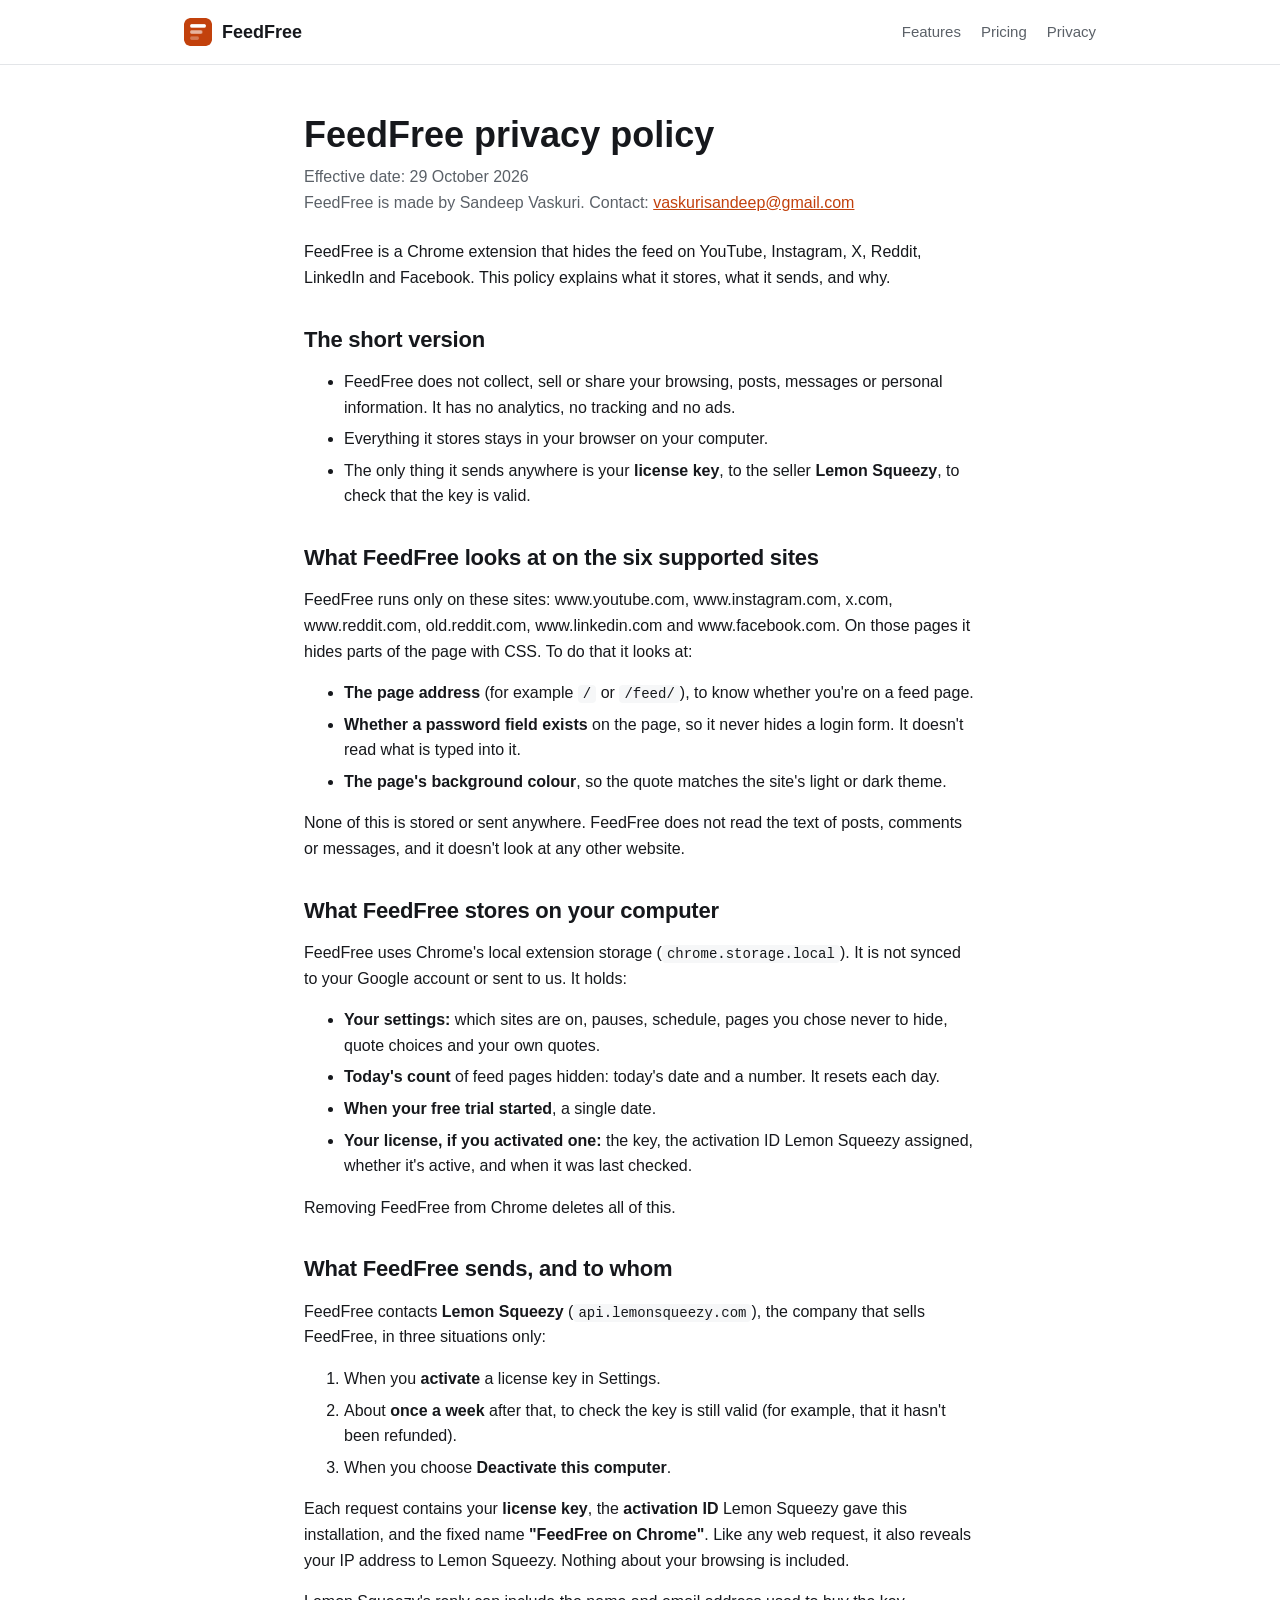
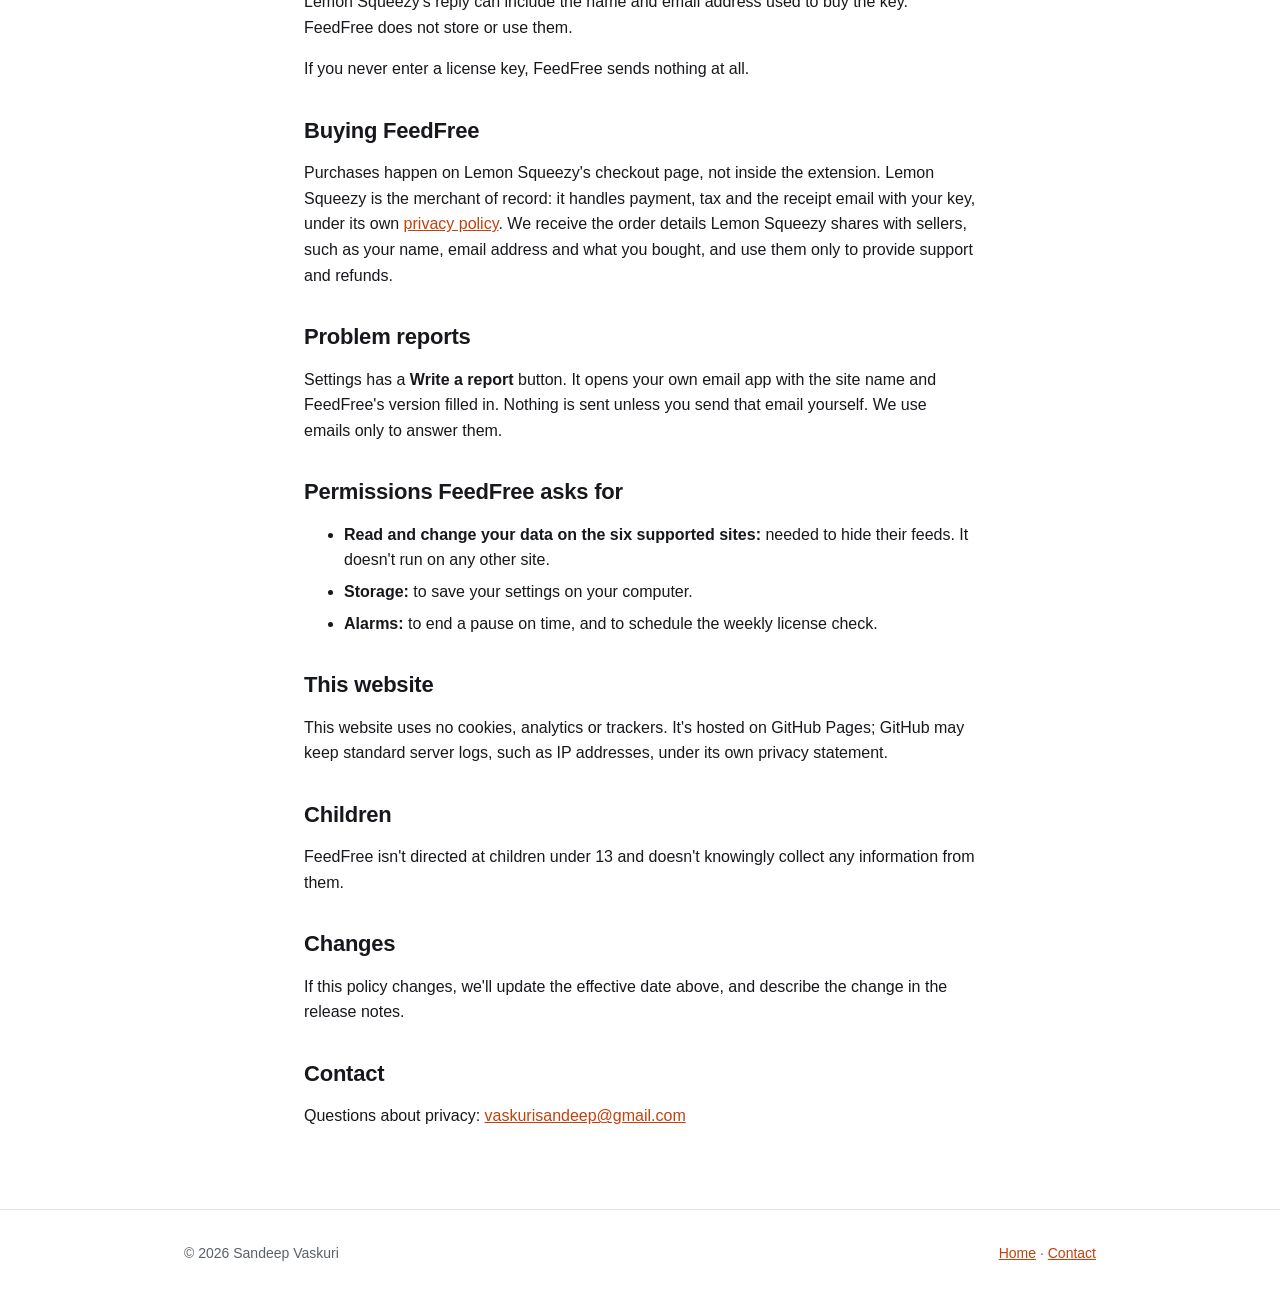
==== privacy.html @ b5e84b36 "FeedFree website: landing page and privacy policy Co-Authored-By: Claude Opus 5.5 <noreply@anthropic" ====
<!doctype html>
<!-- Published copy of docs/privacy-policy.md. Keep the two in step. -->
<html lang="en">
  <head>
    <meta charset="utf-8" />
    <meta name="viewport" content="width=device-width, initial-scale=1" />
    <title>Privacy policy · FeedFree</title>
    <meta name="description" content="What the FeedFree Chrome extension stores, what it sends, and why." />
    <link rel="icon" href="icon32.png" />
    <link rel="stylesheet" href="style.css" />
  </head>
  <body>
    <header class="top">
      <div class="wrap">
        <a class="brand" href="./"><img src="icon32.png" width="28" height="28" alt="" />FeedFree</a>
        <nav aria-label="Main">
          <a href="./#features">Features</a>
          <a href="./#pricing">Pricing</a>
          <a href="privacy.html" aria-current="page">Privacy</a>
        </nav>
      </div>
    </header>

    <main class="wrap doc">
      <h1>FeedFree privacy policy</h1>
      <p class="meta">
        Effective date: 29 October 2026<br />
        FeedFree is made by Sandeep Vaskuri. Contact: <a href="mailto:vaskurisandeep@gmail.com">vaskurisandeep@gmail.com</a>
      </p>

      <p>
        FeedFree is a Chrome extension that hides the feed on YouTube, Instagram, X, Reddit, LinkedIn and Facebook. This policy explains
        what it stores, what it sends, and why.
      </p>

      <h2>The short version</h2>
      <ul>
        <li>
          FeedFree does not collect, sell or share your browsing, posts, messages or personal information. It has no analytics, no tracking
          and no ads.
        </li>
        <li>Everything it stores stays in your browser on your computer.</li>
        <li>
          The only thing it sends anywhere is your <strong>license key</strong>, to the seller <strong>Lemon Squeezy</strong>, to check that
          the key is valid.
        </li>
      </ul>

      <h2>What FeedFree looks at on the six supported sites</h2>
      <p>
        FeedFree runs only on these sites: www.youtube.com, www.instagram.com, x.com, www.reddit.com, old.reddit.com, www.linkedin.com and
        www.facebook.com. On those pages it hides parts of the page with CSS. To do that it looks at:
      </p>
      <ul>
        <li>
          <strong>The page address</strong> (for example <code>/</code> or <code>/feed/</code>), to know whether you're on a feed page.
        </li>
        <li>
          <strong>Whether a password field exists</strong> on the page, so it never hides a login form. It doesn't read what is typed into
          it.
        </li>
        <li><strong>The page's background colour</strong>, so the quote matches the site's light or dark theme.</li>
      </ul>
      <p>
        None of this is stored or sent anywhere. FeedFree does not read the text of posts, comments or messages, and it doesn't look at any
        other website.
      </p>

      <h2>What FeedFree stores on your computer</h2>
      <p>
        FeedFree uses Chrome's local extension storage (<code>chrome.storage.local</code>). It is not synced to your Google account or sent
        to us. It holds:
      </p>
      <ul>
        <li>
          <strong>Your settings:</strong> which sites are on, pauses, schedule, pages you chose never to hide, quote choices and your own
          quotes.
        </li>
        <li><strong>Today's count</strong> of feed pages hidden: today's date and a number. It resets each day.</li>
        <li><strong>When your free trial started</strong>, a single date.</li>
        <li>
          <strong>Your license, if you activated one:</strong> the key, the activation ID Lemon Squeezy assigned, whether it's active, and
          when it was last checked.
        </li>
      </ul>
      <p>Removing FeedFree from Chrome deletes all of this.</p>

      <h2>What FeedFree sends, and to whom</h2>
      <p>
        FeedFree contacts <strong>Lemon Squeezy</strong> (<code>api.lemonsqueezy.com</code>), the company that sells FeedFree, in three
        situations only:
      </p>
      <ol>
        <li>When you <strong>activate</strong> a license key in Settings.</li>
        <li>About <strong>once a week</strong> after that, to check the key is still valid (for example, that it hasn't been refunded).</li>
        <li>When you choose <strong>Deactivate this computer</strong>.</li>
      </ol>
      <p>
        Each request contains your <strong>license key</strong>, the <strong>activation ID</strong> Lemon Squeezy gave this installation,
        and the fixed name <strong>"FeedFree on Chrome"</strong>. Like any web request, it also reveals your IP address to Lemon Squeezy.
        Nothing about your browsing is included.
      </p>
      <p>Lemon Squeezy's reply can include the name and email address used to buy the key. FeedFree does not store or use them.</p>
      <p>If you never enter a license key, FeedFree sends nothing at all.</p>

      <h2>Buying FeedFree</h2>
      <p>
        Purchases happen on Lemon Squeezy's checkout page, not inside the extension. Lemon Squeezy is the merchant of record: it handles
        payment, tax and the receipt email with your key, under its own <a href="https://www.lemonsqueezy.com/privacy">privacy policy</a>.
        We receive the order details Lemon Squeezy shares with sellers, such as your name, email address and what you bought, and use them
        only to provide support and refunds.
      </p>

      <h2>Problem reports</h2>
      <p>
        Settings has a <strong>Write a report</strong> button. It opens your own email app with the site name and FeedFree's version filled
        in. Nothing is sent unless you send that email yourself. We use emails only to answer them.
      </p>

      <h2>Permissions FeedFree asks for</h2>
      <ul>
        <li>
          <strong>Read and change your data on the six supported sites:</strong> needed to hide their feeds. It doesn't run on any other
          site.
        </li>
        <li><strong>Storage:</strong> to save your settings on your computer.</li>
        <li><strong>Alarms:</strong> to end a pause on time, and to schedule the weekly license check.</li>
      </ul>

      <h2>This website</h2>
      <p>
        This website uses no cookies, analytics or trackers. It's hosted on GitHub Pages; GitHub may keep standard server logs, such as IP
        addresses, under its own privacy statement.
      </p>

      <h2>Children</h2>
      <p>FeedFree isn't directed at children under 13 and doesn't knowingly collect any information from them.</p>

      <h2>Changes</h2>
      <p>If this policy changes, we'll update the effective date above, and describe the change in the release notes.</p>

      <h2>Contact</h2>
      <p>Questions about privacy: <a href="mailto:vaskurisandeep@gmail.com">vaskurisandeep@gmail.com</a></p>
    </main>

    <footer>
      <div class="wrap">
        <p>© 2026 Sandeep Vaskuri</p>
        <p><a href="./">Home</a> · <a href="mailto:vaskurisandeep@gmail.com">Contact</a></p>
      </div>
    </footer>
  </body>
</html>
---- style.css ----
/* FeedFree website. Same colours as the extension (shared/theme.css). */
:root {
  color-scheme: light dark;
  --bg: #ffffff;
  --surface: #f6f7f8;
  --fg: #16181c;
  --muted: #5b6168;
  --line: #e3e5e8;
  --accent: #c2410c;
  --accent-fg: #ffffff;
  --font: -apple-system, BlinkMacSystemFont, "Segoe UI", Roboto, sans-serif;
}
@media (prefers-color-scheme: dark) {
  :root {
    --bg: #1b1d21;
    --surface: #23262b;
    --fg: #eceef0;
    --muted: #a7adb4;
    --line: #33363c;
    --accent: #fb923c;
    --accent-fg: #1b1d21;
  }
}

* {
  box-sizing: border-box;
}
html {
  scroll-behavior: smooth;
}
body {
  margin: 0;
  background: var(--bg);
  color: var(--fg);
  font: 16px/1.6 var(--font);
}
a {
  color: var(--accent);
}
:focus-visible {
  outline: 2px solid var(--accent);
  outline-offset: 3px;
}
.wrap {
  max-width: 960px;
  margin: 0 auto;
  padding: 0 24px;
}

/* Header */
.top {
  border-bottom: 1px solid var(--line);
}
.top .wrap {
  display: flex;
  align-items: center;
  justify-content: space-between;
  gap: 16px;
  height: 64px;
}
.brand {
  display: flex;
  align-items: center;
  gap: 10px;
  color: inherit;
  text-decoration: none;
  font-weight: 700;
  font-size: 18px;
}
.brand img {
  border-radius: 6px;
}
.top nav {
  display: flex;
  gap: 20px;
  font-size: 15px;
}
.top nav a {
  color: var(--muted);
  text-decoration: none;
}
.top nav a:hover {
  color: var(--fg);
}

/* Hero */
.hero {
  text-align: center;
  padding: 72px 0 40px;
}
.hero h1 {
  font-size: clamp(36px, 6vw, 56px);
  line-height: 1.1;
  margin: 0 0 16px;
  letter-spacing: -0.02em;
}
.lede {
  max-width: 620px;
  margin: 0 auto;
  font-size: 19px;
  color: var(--muted);
}
.cta {
  display: flex;
  gap: 12px;
  justify-content: center;
  flex-wrap: wrap;
  margin-top: 28px;
}
.button {
  display: inline-block;
  padding: 12px 22px;
  border-radius: 10px;
  border: 1px solid var(--line);
  color: inherit;
  text-decoration: none;
  font-weight: 600;
}
.button.primary {
  background: var(--accent);
  border-color: var(--accent);
  color: var(--accent-fg);
}
.button.soon {
  background: var(--surface);
  color: var(--muted);
  cursor: default;
}
.note {
  margin-top: 12px;
  font-size: 14px;
  color: var(--muted);
}

/* Before / after */
.compare {
  display: grid;
  grid-template-columns: 1fr 1fr;
  gap: 24px;
  margin: 24px 0 8px;
}
figure {
  margin: 0;
}
figcaption {
  margin-top: 10px;
  color: var(--muted);
  font-size: 15px;
}
figcaption strong {
  color: var(--fg);
}
.mock {
  border: 1px solid var(--line);
  border-radius: 14px;
  background: var(--surface);
  overflow: hidden;
  aspect-ratio: 4 / 3;
  display: flex;
  flex-direction: column;
}
.mock-bar {
  display: flex;
  align-items: center;
  gap: 10px;
  padding: 12px 14px;
  border-bottom: 1px solid var(--line);
}
.mock-bar .dot {
  width: 20px;
  height: 20px;
  border-radius: 50%;
  background: var(--line);
}
.mock-bar .search {
  flex: 1;
  max-width: 55%;
  height: 20px;
  border-radius: 999px;
  border: 1px solid var(--line);
  background: var(--bg);
}
.mock-grid {
  flex: 1;
  display: grid;
  grid-template-columns: repeat(3, 1fr);
  gap: 12px;
  padding: 14px;
}
.mock-grid span {
  border-radius: 8px;
  background: linear-gradient(
    var(--line) 0 62%,
    transparent 62% 70%,
    var(--line) 70% 78%,
    transparent 78% 86%,
    var(--line) 86% 92%,
    transparent 92%
  );
}
.mock-quote {
  flex: 1;
  display: flex;
  flex-direction: column;
  align-items: center;
  justify-content: center;
  text-align: center;
  padding: 20px;
}
.mock-quote p {
  margin: 0;
  font-size: 20px;
  font-weight: 500;
}
.mock-quote small {
  margin-top: 6px;
  color: var(--muted);
}
.mock-quote small::before {
  content: "\2014\00a0";
}

/* Sections */
section {
  padding: 56px 0;
  border-top: 1px solid var(--line);
}
section.first {
  border-top: 0;
}
h2 {
  font-size: 28px;
  line-height: 1.2;
  margin: 0 0 8px;
  letter-spacing: -0.01em;
}
.section-lede {
  color: var(--muted);
  margin: 0 0 28px;
  max-width: 620px;
}
.cards {
  display: grid;
  grid-template-columns: repeat(3, 1fr);
  gap: 16px;
  list-style: none;
  padding: 0;
  margin: 0;
}
.cards li {
  padding: 20px;
  border: 1px solid var(--line);
  border-radius: 14px;
}
.cards h3 {
  font-size: 17px;
  margin: 0 0 6px;
}
.cards p {
  margin: 0;
  color: var(--muted);
  font-size: 15px;
}
.ticks {
  list-style: none;
  padding: 0;
  margin: 0;
  display: grid;
  grid-template-columns: 1fr 1fr;
  gap: 12px 32px;
}
.ticks li {
  position: relative;
  padding-left: 28px;
}
.ticks li::before {
  content: "";
  position: absolute;
  left: 2px;
  top: 0.55em;
  width: 12px;
  height: 7px;
  border-left: 2.5px solid var(--accent);
  border-bottom: 2.5px solid var(--accent);
  transform: rotate(-45deg);
}

/* Pricing */
.price-card {
  max-width: 440px;
  margin: 0 auto;
  padding: 32px;
  border: 2px solid var(--accent);
  border-radius: 18px;
  text-align: center;
}
.price {
  font-size: 56px;
  font-weight: 700;
  line-height: 1;
  margin: 8px 0;
}
.price small {
  font-size: 18px;
  font-weight: 500;
  color: var(--muted);
}
.price-card ul {
  list-style: none;
  padding: 0;
  margin: 20px 0 24px;
  color: var(--muted);
}
.price-card li {
  padding: 4px 0;
}

/* FAQ */
details {
  border-bottom: 1px solid var(--line);
  padding: 14px 0;
}
summary {
  cursor: pointer;
  font-weight: 600;
}
details p {
  margin: 10px 0 0;
  color: var(--muted);
}

/* Footer */
footer {
  border-top: 1px solid var(--line);
  padding: 32px 0 48px;
  color: var(--muted);
  font-size: 14px;
}
footer .wrap {
  display: flex;
  justify-content: space-between;
  gap: 16px;
  flex-wrap: wrap;
}
footer p {
  margin: 0;
}

/* Privacy page */
.doc {
  max-width: 720px;
  padding: 48px 24px 64px;
}
.doc h1 {
  font-size: 36px;
  line-height: 1.2;
  margin: 0 0 8px;
}
.doc h2 {
  font-size: 22px;
  margin: 36px 0 8px;
}
.doc .meta {
  color: var(--muted);
  margin: 0 0 24px;
}
.doc li {
  margin: 6px 0;
}
.doc code {
  font-size: 14px;
  background: var(--surface);
  padding: 1px 5px;
  border-radius: 4px;
}

@media (max-width: 760px) {
  .compare,
  .cards,
  .ticks {
    grid-template-columns: 1fr;
  }
  .top nav {
    gap: 14px;
  }
  .hero {
    padding-top: 48px;
  }
}
@media (prefers-reduced-motion: reduce) {
  html {
    scroll-behavior: auto;
  }
}
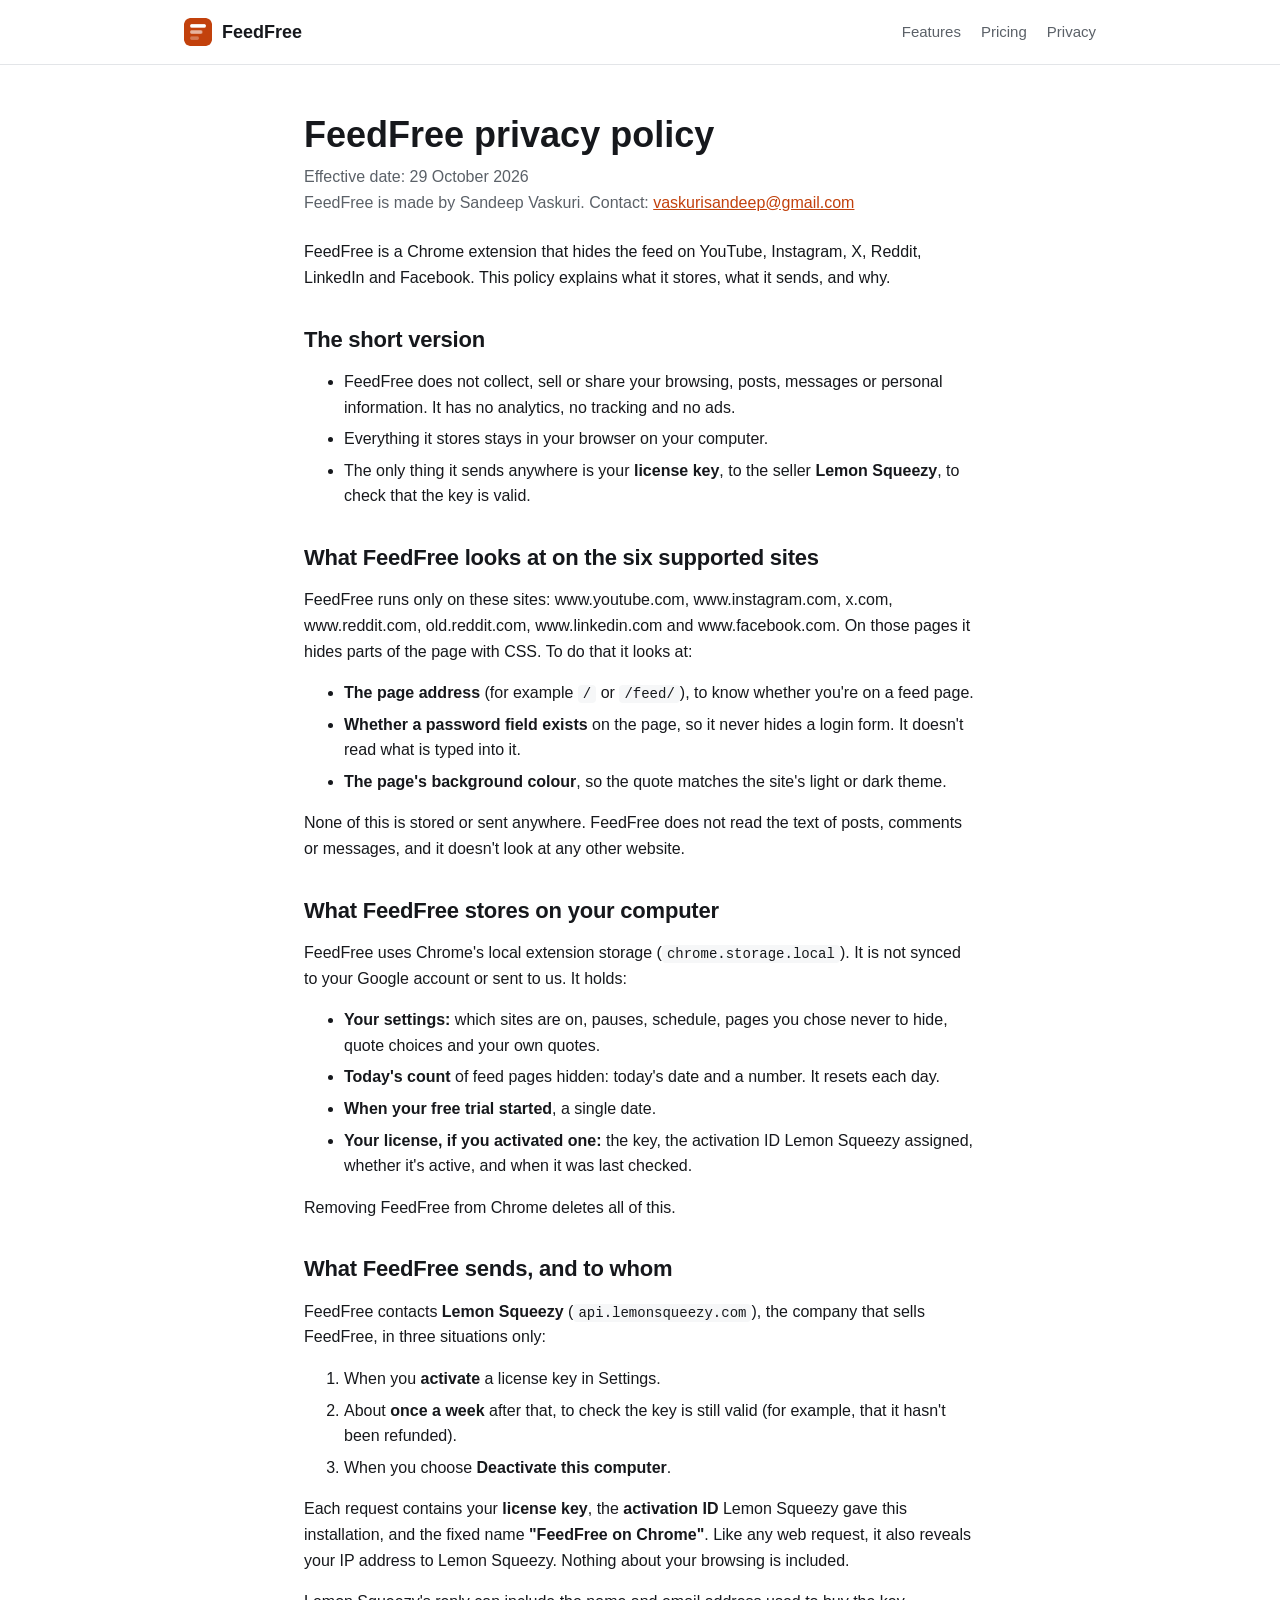
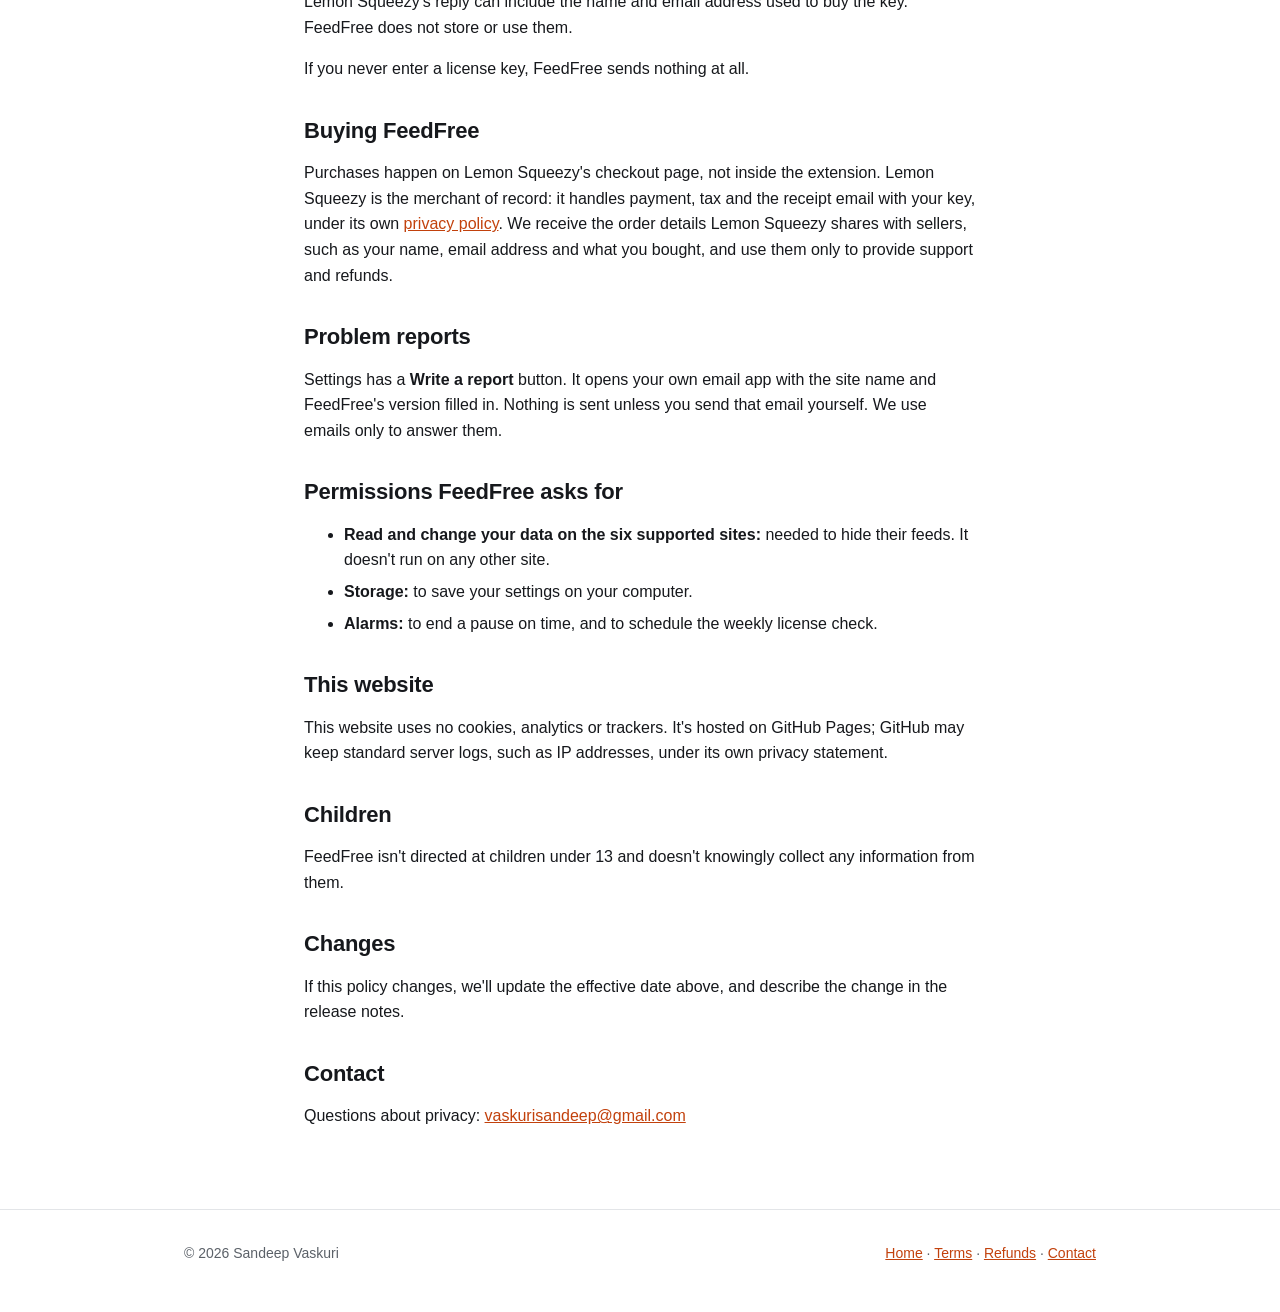
==== commit 7a0595b9: "Add refund policy and terms of sale; final buttons Co-Authored-By: Claude Opus 5.5 <noreply@anthropi" ====
--- a/privacy.html
+++ b/privacy.html
@@ -146,7 +146,10 @@
     <footer>
       <div class="wrap">
         <p>© 2026 Sandeep Vaskuri</p>
-        <p><a href="./">Home</a> · <a href="mailto:vaskurisandeep@gmail.com">Contact</a></p>
+        <p>
+          <a href="./">Home</a> · <a href="terms.html">Terms</a> · <a href="refund.html">Refunds</a> ·
+          <a href="mailto:vaskurisandeep@gmail.com">Contact</a>
+        </p>
       </div>
     </footer>
   </body>
--- a/style.css
+++ b/style.css
@@ -313,6 +313,13 @@
 }
 .price-card li {
   padding: 4px 0;
+}
+.how-to-buy {
+  margin: 0;
+  padding-top: 16px;
+  border-top: 1px solid var(--line);
+  font-size: 15px;
+  color: var(--muted);
 }
 
 /* FAQ */
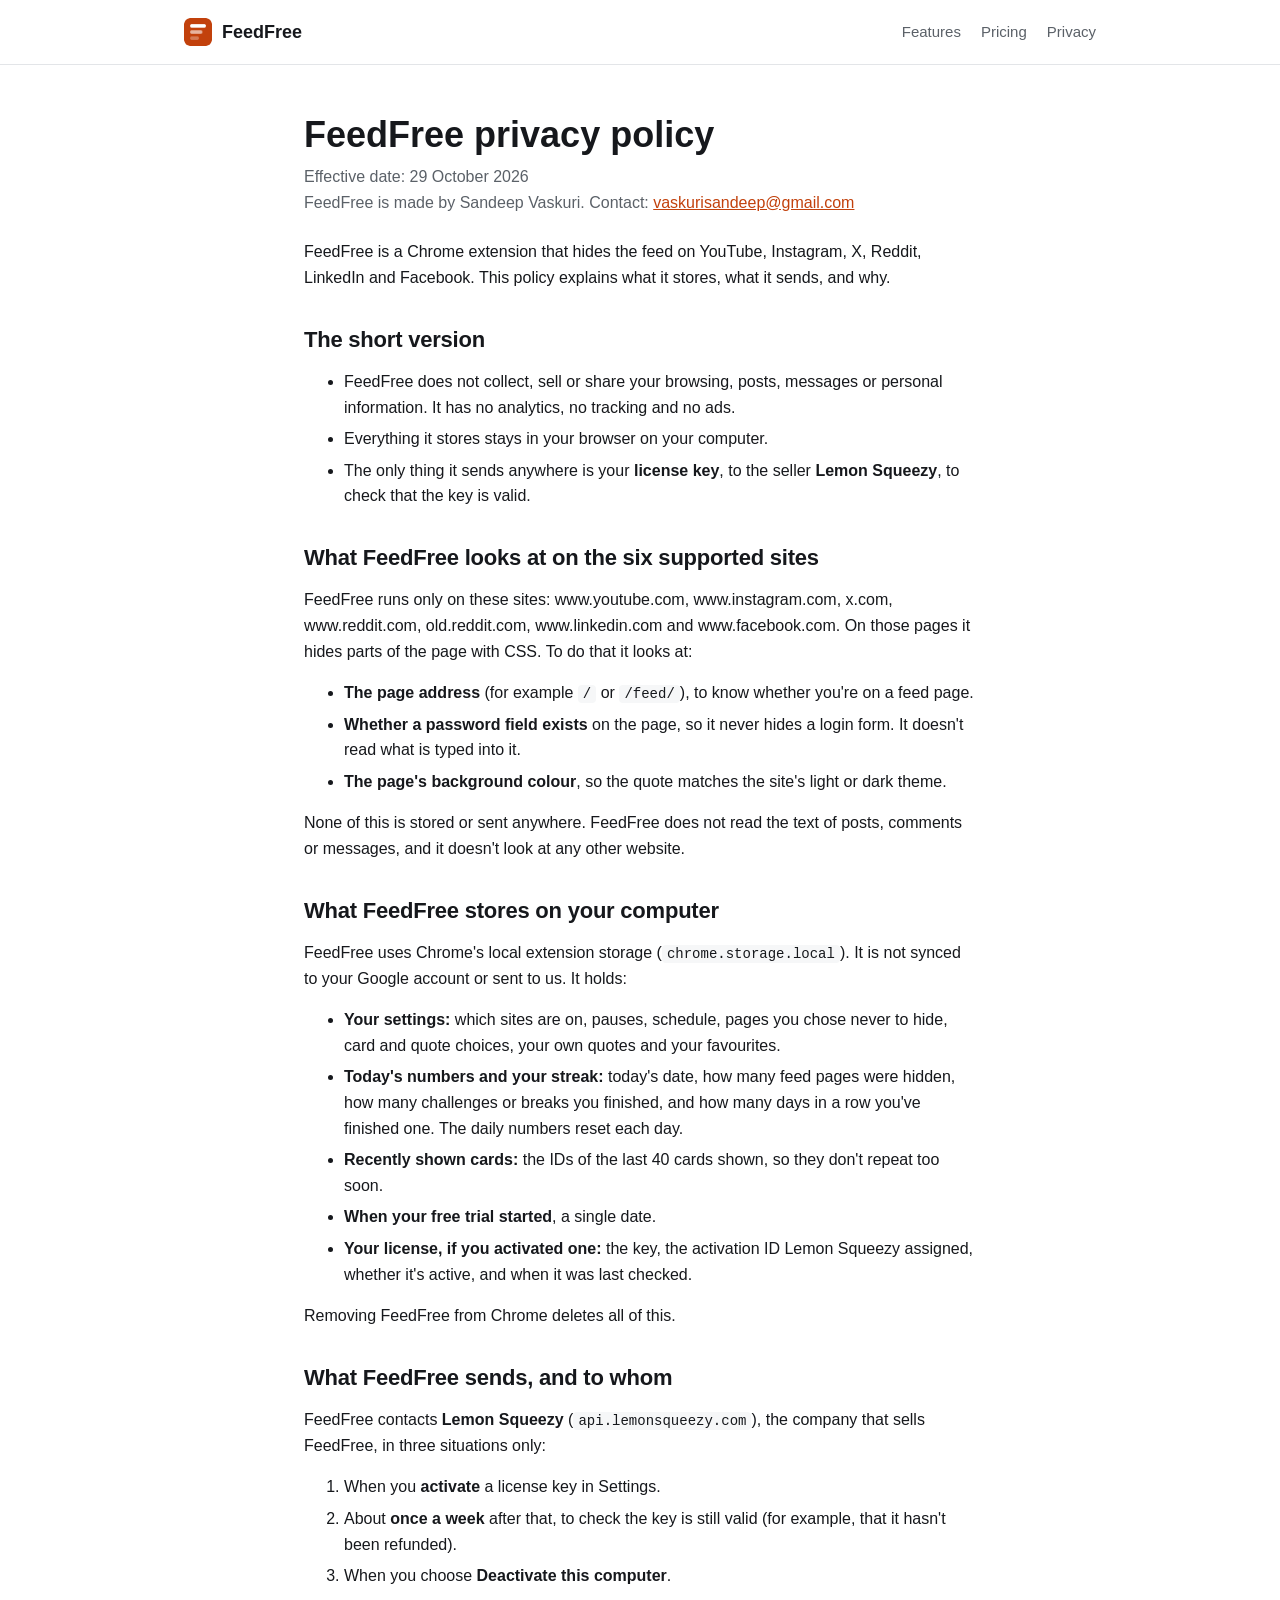
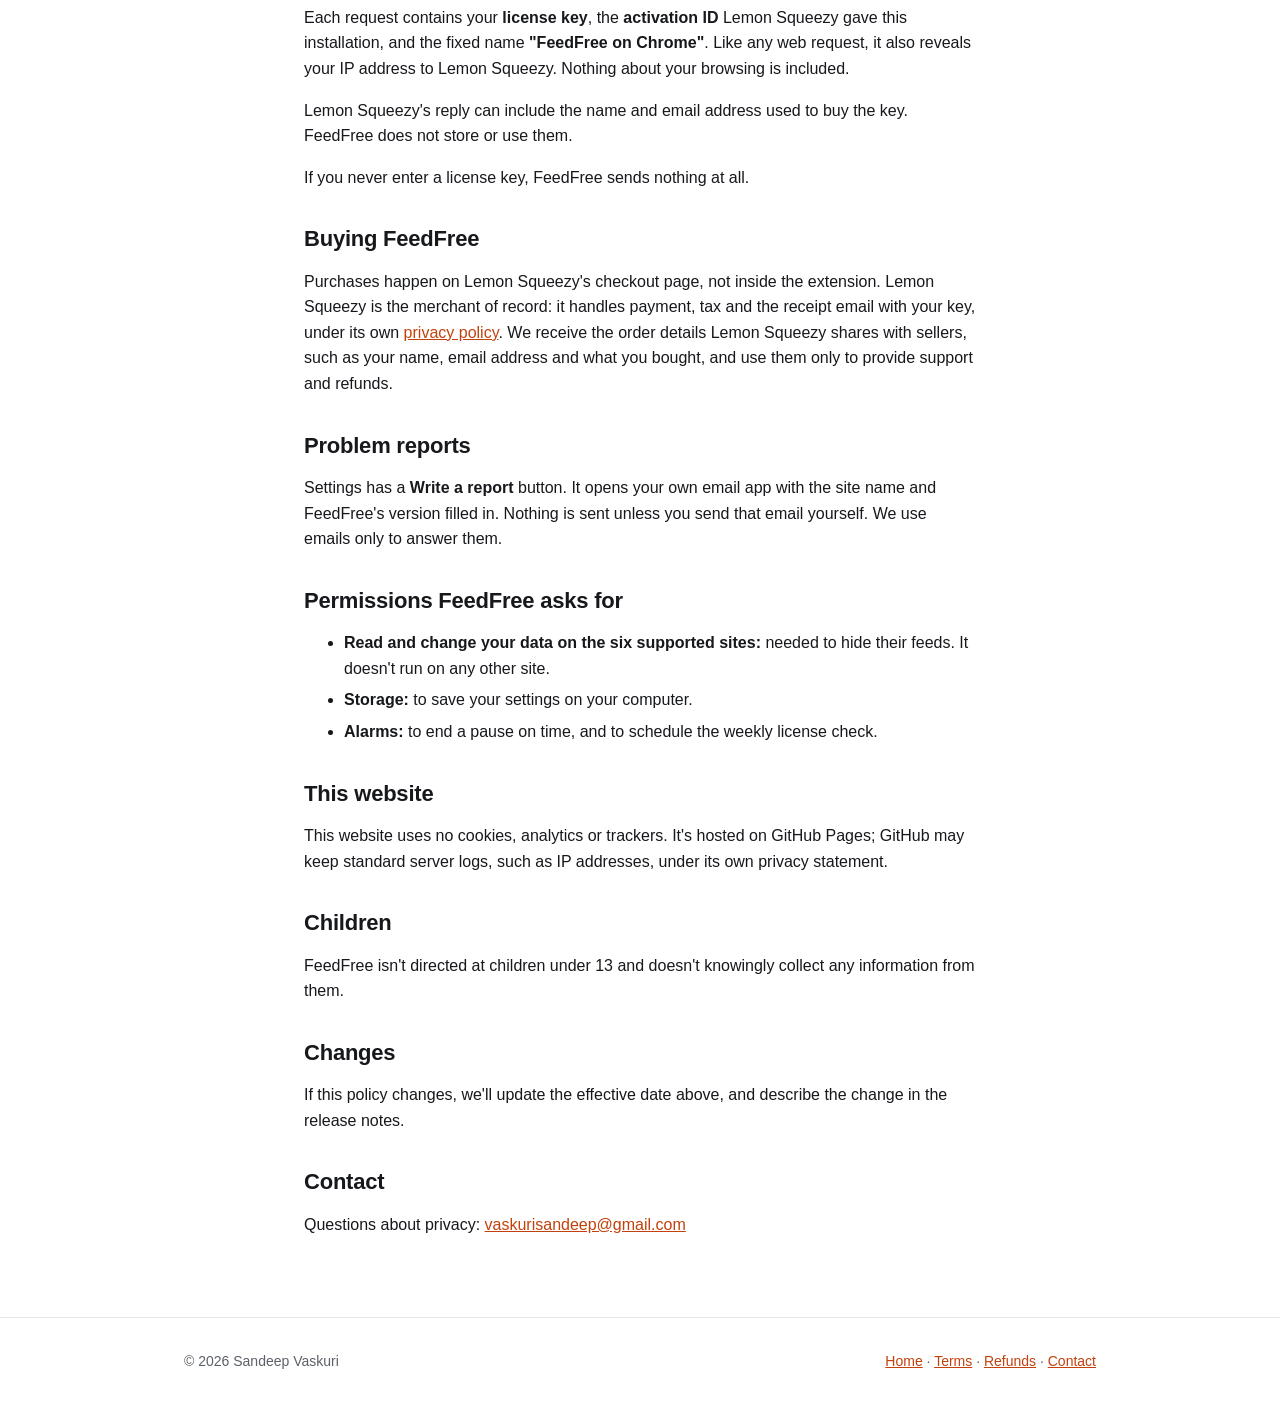
==== commit 2ece60c6: "New features on the site; privacy policy lists new local data Co-Authored-By: Claude Opus 5.5 <norep" ====
--- a/privacy.html
+++ b/privacy.html
@@ -73,10 +73,14 @@
       </p>
       <ul>
         <li>
-          <strong>Your settings:</strong> which sites are on, pauses, schedule, pages you chose never to hide, quote choices and your own
-          quotes.
+          <strong>Your settings:</strong> which sites are on, pauses, schedule, pages you chose never to hide, card and quote choices, your
+          own quotes and your favourites.
         </li>
-        <li><strong>Today's count</strong> of feed pages hidden: today's date and a number. It resets each day.</li>
+        <li>
+          <strong>Today's numbers and your streak:</strong> today's date, how many feed pages were hidden, how many challenges or breaks you
+          finished, and how many days in a row you've finished one. The daily numbers reset each day.
+        </li>
+        <li><strong>Recently shown cards:</strong> the IDs of the last 40 cards shown, so they don't repeat too soon.</li>
         <li><strong>When your free trial started</strong>, a single date.</li>
         <li>
           <strong>Your license, if you activated one:</strong> the key, the activation ID Lemon Squeezy assigned, whether it's active, and
--- a/style.css
+++ b/style.css
@@ -313,6 +313,9 @@
 }
 .price-card li {
   padding: 4px 0;
+}
+.price-card .buy {
+  margin-top: 20px;
 }
 .how-to-buy {
   margin: 0;
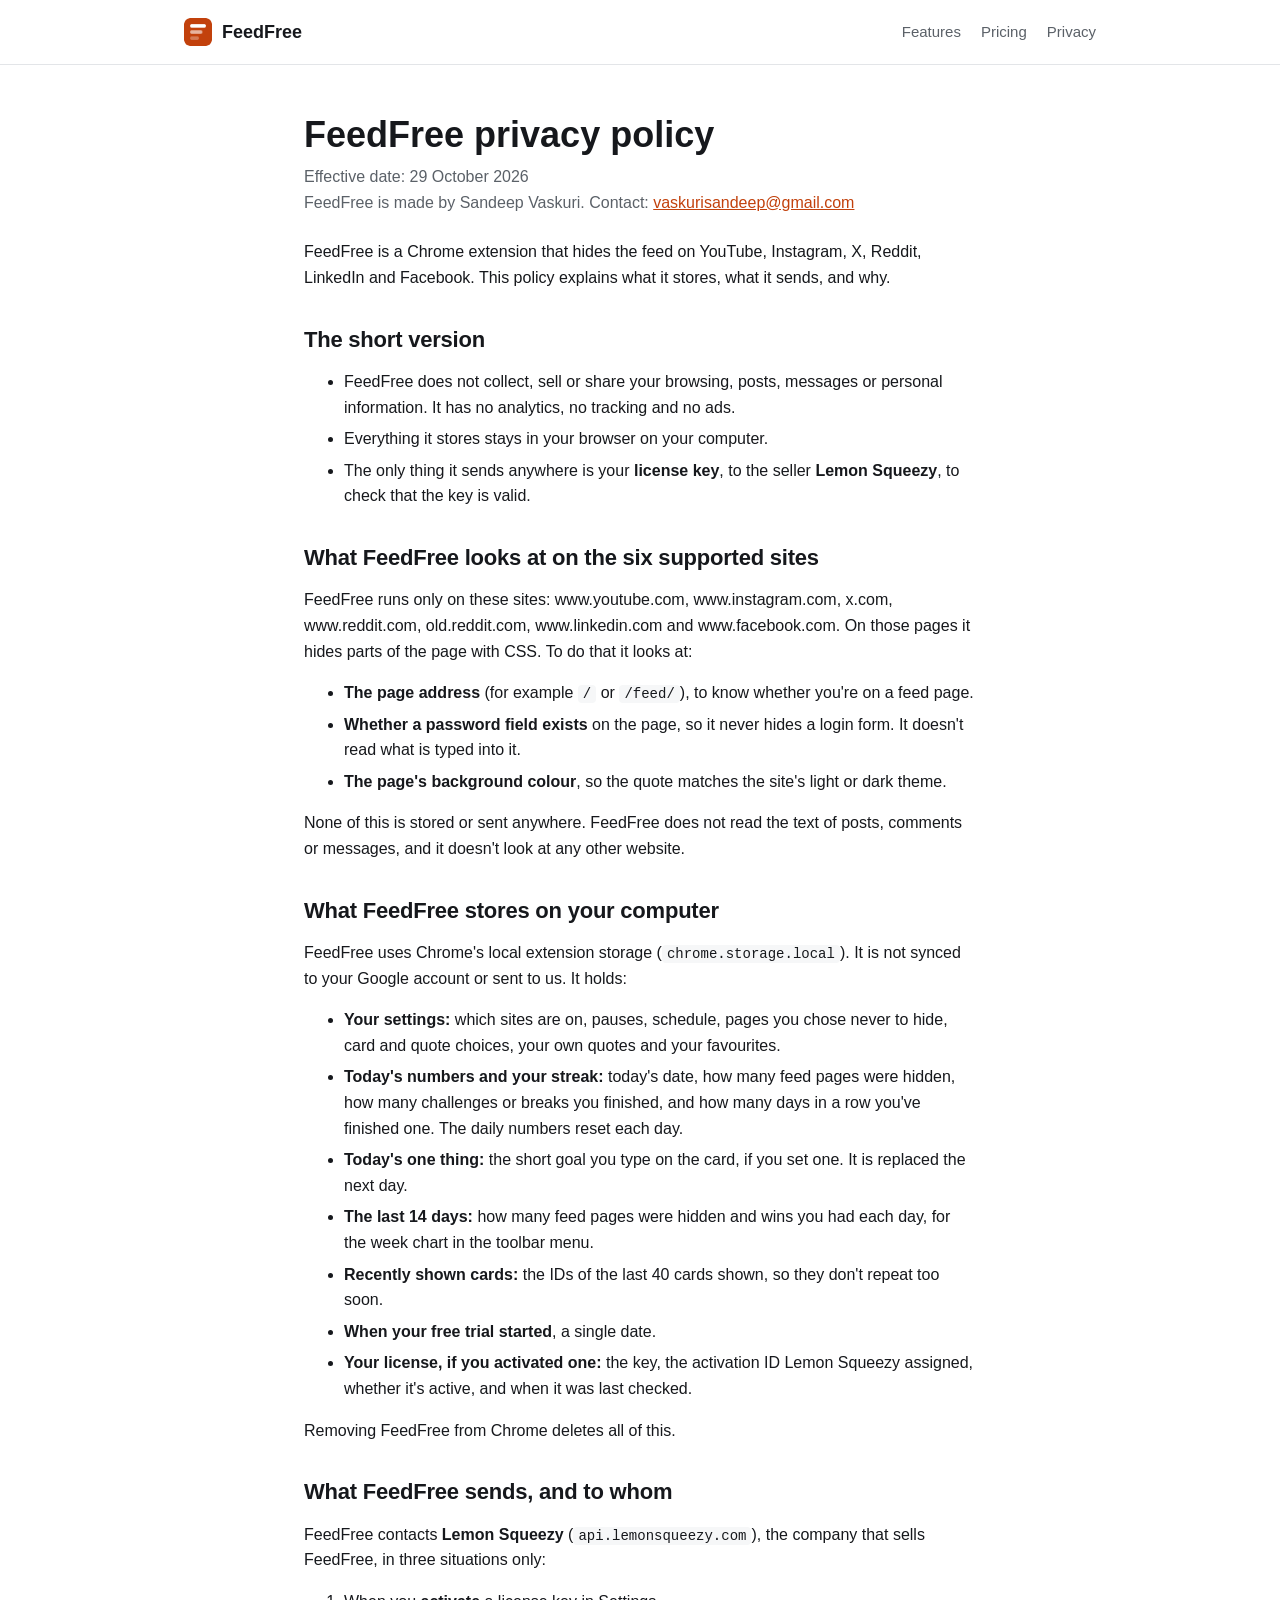
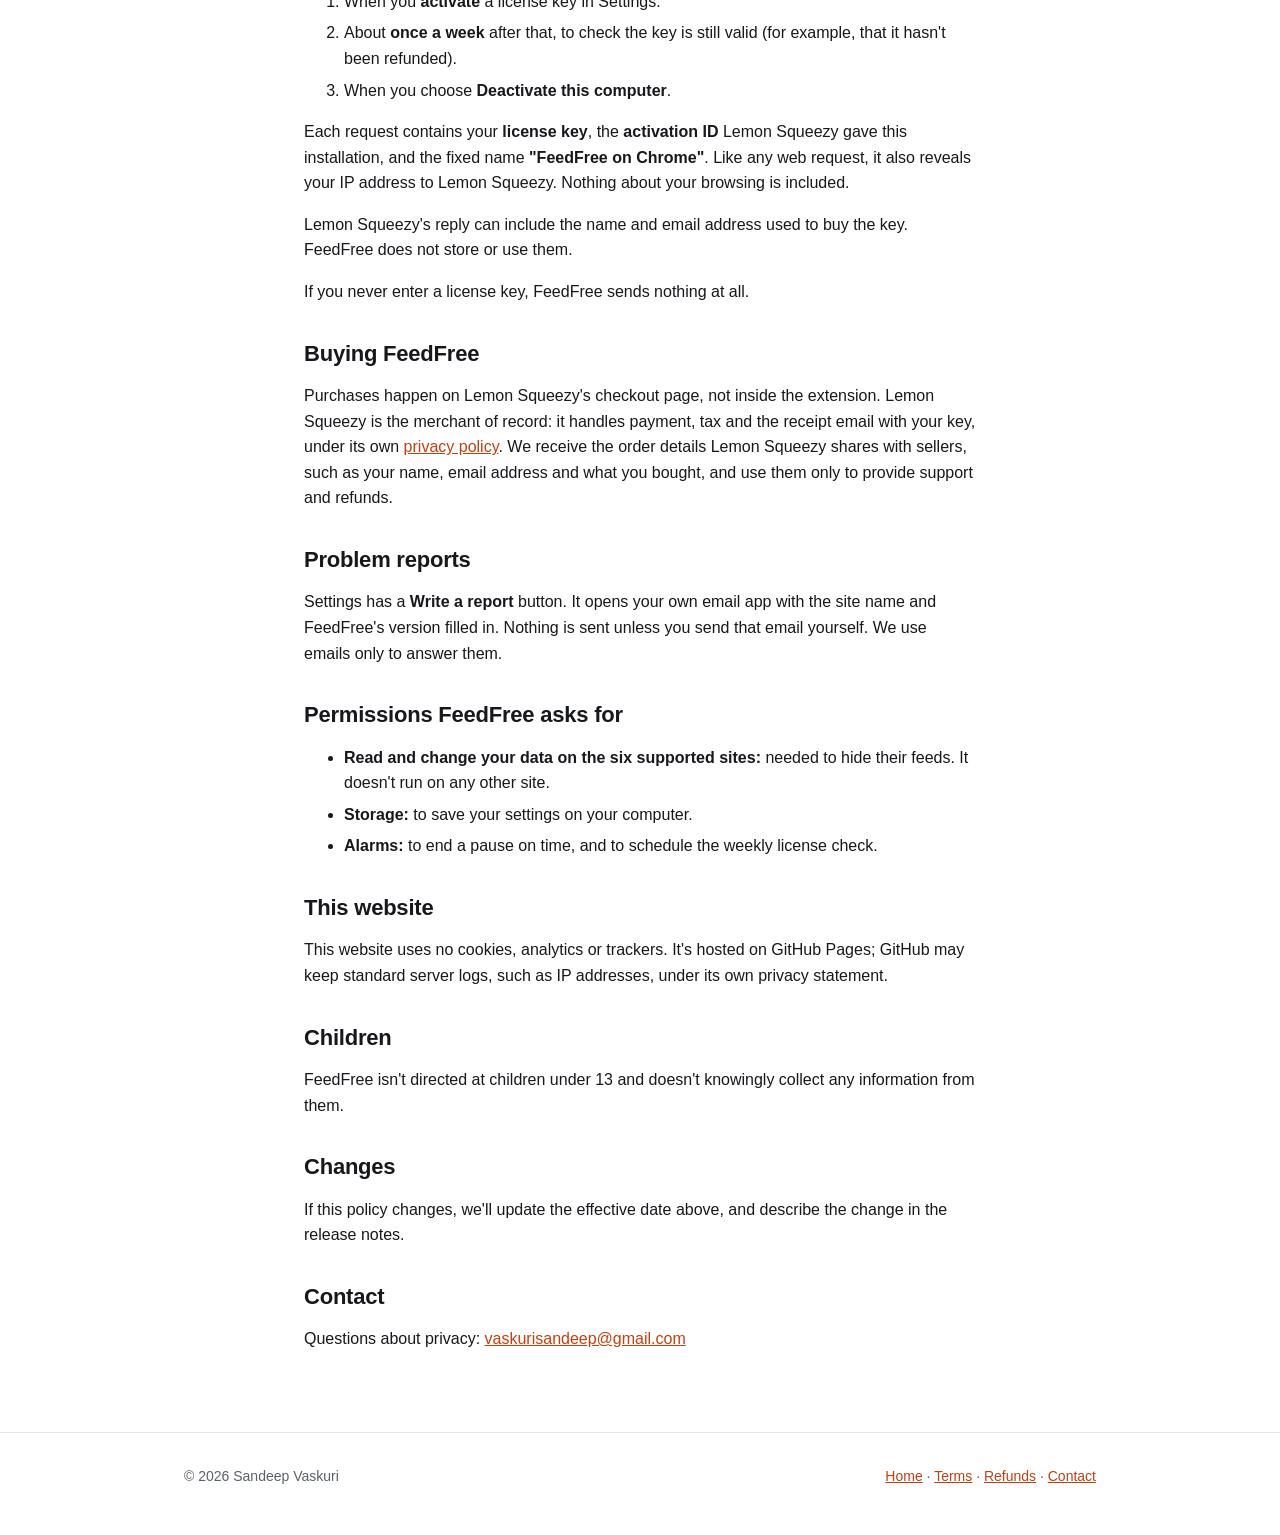
==== commit c9635dd4: "Privacy policy: today's goal and 14-day history Co-Authored-By: Claude Opus 5.5 <noreply@anthropic.c" ====
--- a/privacy.html
+++ b/privacy.html
@@ -80,6 +80,11 @@
           <strong>Today's numbers and your streak:</strong> today's date, how many feed pages were hidden, how many challenges or breaks you
           finished, and how many days in a row you've finished one. The daily numbers reset each day.
         </li>
+        <li><strong>Today's one thing:</strong> the short goal you type on the card, if you set one. It is replaced the next day.</li>
+        <li>
+          <strong>The last 14 days:</strong> how many feed pages were hidden and wins you had each day, for the week chart in the toolbar
+          menu.
+        </li>
         <li><strong>Recently shown cards:</strong> the IDs of the last 40 cards shown, so they don't repeat too soon.</li>
         <li><strong>When your free trial started</strong>, a single date.</li>
         <li>
